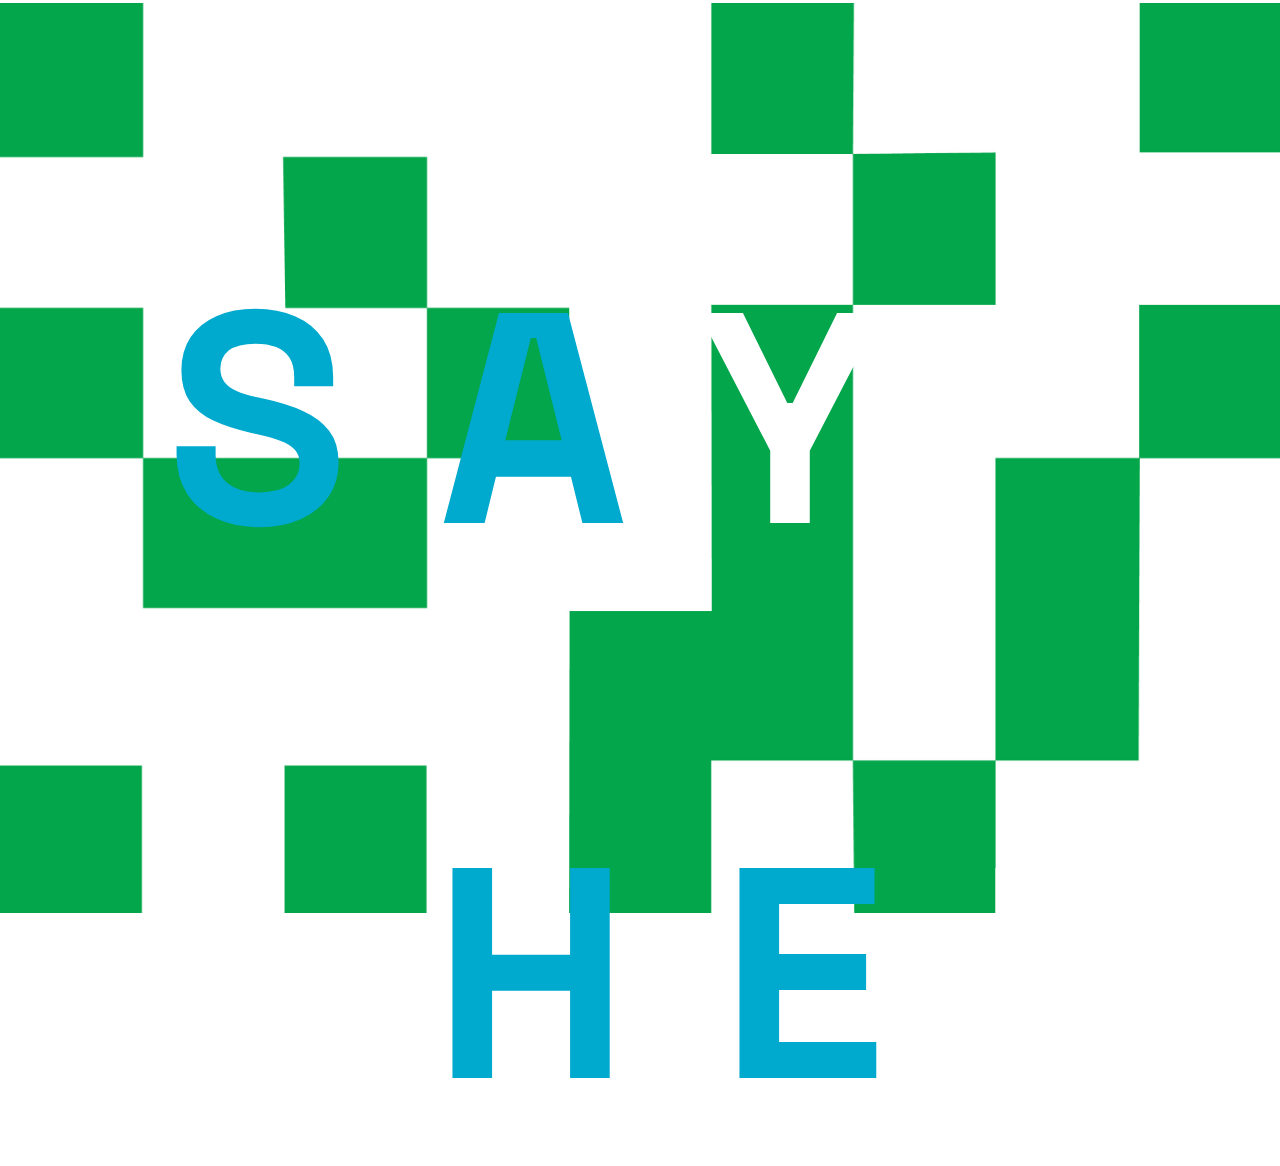
==== index.html @ 77dd7183 "Website Set" ====
<!DOCTYPE html>

<html>
    <head
        <meta charset="utf-8">
        <meta http-equiv="X-UA-Compatible" content="IE=edge">
        <title>Say Hello! - Menu</title>
        <link rel="preconnect" href="https://fonts.googleapis.com">
        <link rel="preconnect" href="https://fonts.gstatic.com" crossorigin>
        <link href="https://fonts.googleapis.com/css2?family=Space+Grotesk:wght@300..700&display=swap" rel="stylesheet">
        <meta name="description" content="">
        <meta name="viewport" content="width=device-width, initial-scale=1">
        <link rel="stylesheet" href="menu.css">

    </head>
    <body>
        <div class="cover-say">
        <span class="cover-word">SA<span class="white">Y</span></span>
    
        <div class="cover-hello">
        <span class="cover-word">HE<span class="white">LL</span>O</span>
        <button class="btn-play" onclick="location.href='instructions.html'"></button>
        </div>
  </div>
    </body>
</html>
---- menu.css ----
body {
  width: 0vw;
  height: 100vh;
  background: url('/images/Interactive-Web_Background09.jpg') center / 100% auto no-repeat;
  display: fill;
  align-items: center;
  justify-content: center;
}

.cover-word {
  font-family: 'Space Grotesk', sans-serif;
  font-weight: 900;
  font-size: clamp(300px, 10vw, 130px);
  color: #00a9ce;
  letter-spacing: 0.30em;
  line-height: 1;
}

.white {
  color: #ffffff;
}

.cover-say {
  position: absolute;
  left: 13%;
  top: 30%;
}

.cover-hello {
  position: absolute;
  left: 33%;
  top: 185%;
}

.btn-play {
  position: absolute;
  left: 75.8%;
  top: -184.9%;
  width: clamp(533px, 10vw, 120px);
  height: clamp(285px, 10vw, 120px);
  background: #d0d0d0;
  border: none;
  cursor: pointer;
  display: flex;
  align-items: center;
  justify-content: center;
  transition: background 0.15s, transform 0.12s;
}

.btn-play:hover  { background: #b8b8b8; transform: scale(1.05); }
.btn-play:active { transform: scale(0.97); }

.btn-play::after {
  content: '';
  display: block;
  width: 0; height: 0;
  border-top:    clamp(90px, 2.4vw, 28px) solid transparent;
  border-bottom: clamp(90px, 2.4vw, 28px) solid transparent;
  border-left:   clamp(120px, 3.6vw, 42px) solid #00a9ce;
  margin-left: 6px;
}
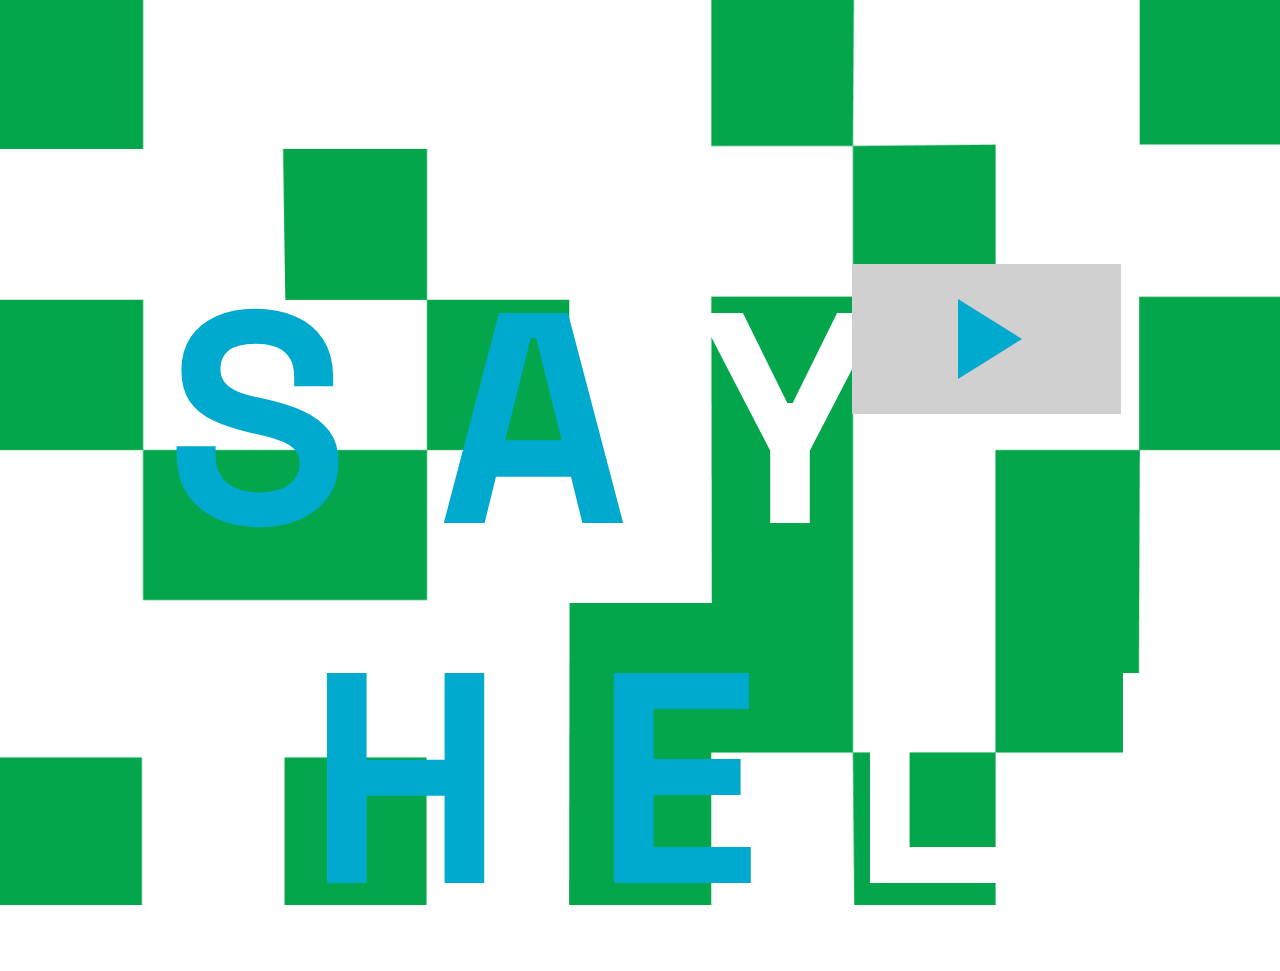
==== commit 7cf634e8: "Update II 04.26.26" ====
--- a/index.html
+++ b/index.html
@@ -1,26 +1,18 @@
 <!DOCTYPE html>
-
 <html>
-    <head
-        <meta charset="utf-8">
-        <meta http-equiv="X-UA-Compatible" content="IE=edge">
-        <title>Say Hello! - Menu</title>
-        <link rel="preconnect" href="https://fonts.googleapis.com">
-        <link rel="preconnect" href="https://fonts.gstatic.com" crossorigin>
-        <link href="https://fonts.googleapis.com/css2?family=Space+Grotesk:wght@300..700&display=swap" rel="stylesheet">
-        <meta name="description" content="">
-        <meta name="viewport" content="width=device-width, initial-scale=1">
-        <link rel="stylesheet" href="menu.css">
-
-    </head>
-    <body>
-        <div class="cover-say">
-        <span class="cover-word">SA<span class="white">Y</span></span>
-    
-        <div class="cover-hello">
-        <span class="cover-word">HE<span class="white">LL</span>O</span>
-        <button class="btn-play" onclick="location.href='instructions.html'"></button>
-        </div>
-  </div>
-    </body>
-</html>+<head>
+    <meta charset="utf-8">
+    <meta http-equiv="X-UA-Compatible" content="IE=edge">
+    <title>Say Hello!</title>
+    <link rel="preconnect" href="https://fonts.googleapis.com">
+    <link rel="preconnect" href="https://fonts.gstatic.com" crossorigin>
+    <link href="https://fonts.googleapis.com/css2?family=Space+Grotesk:wght@300..700&display=swap" rel="stylesheet">
+    <meta name="viewport" content="width=device-width, initial-scale=1">
+    <link rel="stylesheet" href="menu.css">
+</head>
+<body>
+    <span class="cover-word cover-say">SA<span class="white">Y</span></span>
+    <span class="cover-word cover-hello">HE<span class="white">LL</span>O</span>
+    <button class="btn-play" onclick="location.href='instructions.html'"></button>
+</body>
+</html>
--- a/menu.css
+++ b/menu.css
@@ -1,44 +1,57 @@
-body {
-  width: 0vw;
-  height: 100vh;
-  background: url('/images/Interactive-Web_Background09.jpg') center / 100% auto no-repeat;
-  display: fill;
-  align-items: center;
-  justify-content: center;
+/* COLOR */
+:root {
+  --green: #1d9e3e;
+  --teal:  #00a9ce;
+  --grey:  #d0d0d0;
+  --white: #ffffff;
 }
 
-.cover-word {
-  font-family: 'Space Grotesk', sans-serif;
-  font-weight: 900;
-  font-size: clamp(300px, 10vw, 130px);
-  color: #00a9ce;
-  letter-spacing: 0.30em;
-  line-height: 1;
+*, *::before, *::after { box-sizing: border-box; margin: 0; padding: 0; }
+
+body {
+  width: 100vw;
+  height: 100vh;
+  background: url('images/Interactive-Web_Background09.jpg') center / 100% auto no-repeat;
+  position: relative;
+  overflow: hidden;
 }
 
-.white {
-  color: #ffffff;
-}
-
+/* SAY */
 .cover-say {
   position: absolute;
   left: 13%;
   top: 30%;
 }
 
+/* HELLO */
 .cover-hello {
   position: absolute;
-  left: 33%;
-  top: 185%;
+  left: 24%;
+  top: 70%;
 }
 
+/* SHARED FONT STYLE */
+.cover-word {
+  font-family: 'Space Grotesk', sans-serif;
+  font-weight: 900;
+  font-size: clamp(300px, 10vw, 130px);
+  color: var(--teal);
+  letter-spacing: 0.30em;
+  line-height: 1;
+}
+
+.white {
+  color: var(--white);
+}
+
+/* PLAY BUTTON */
 .btn-play {
   position: absolute;
-  left: 75.8%;
-  top: -184.9%;
-  width: clamp(533px, 10vw, 120px);
-  height: clamp(285px, 10vw, 120px);
-  background: #d0d0d0;
+  left: 66.6%;
+  top: 29.3%;
+  width:  clamp(269px, 10vw, 130px);
+  height: clamp(150px, 10vw, 130px);
+  background: var(--grey);
   border: none;
   cursor: pointer;
   display: flex;
@@ -54,8 +67,8 @@
   content: '';
   display: block;
   width: 0; height: 0;
-  border-top:    clamp(90px, 2.4vw, 28px) solid transparent;
-  border-bottom: clamp(90px, 2.4vw, 28px) solid transparent;
-  border-left:   clamp(120px, 3.6vw, 42px) solid #00a9ce;
+  border-top:    clamp(40px, 2.4vw, 30px) solid transparent;
+  border-bottom: clamp(40px, 2.4vw, 30px) solid transparent;
+  border-left:   clamp(64px, 3.6vw, 44px) solid var(--teal);
   margin-left: 6px;
 }
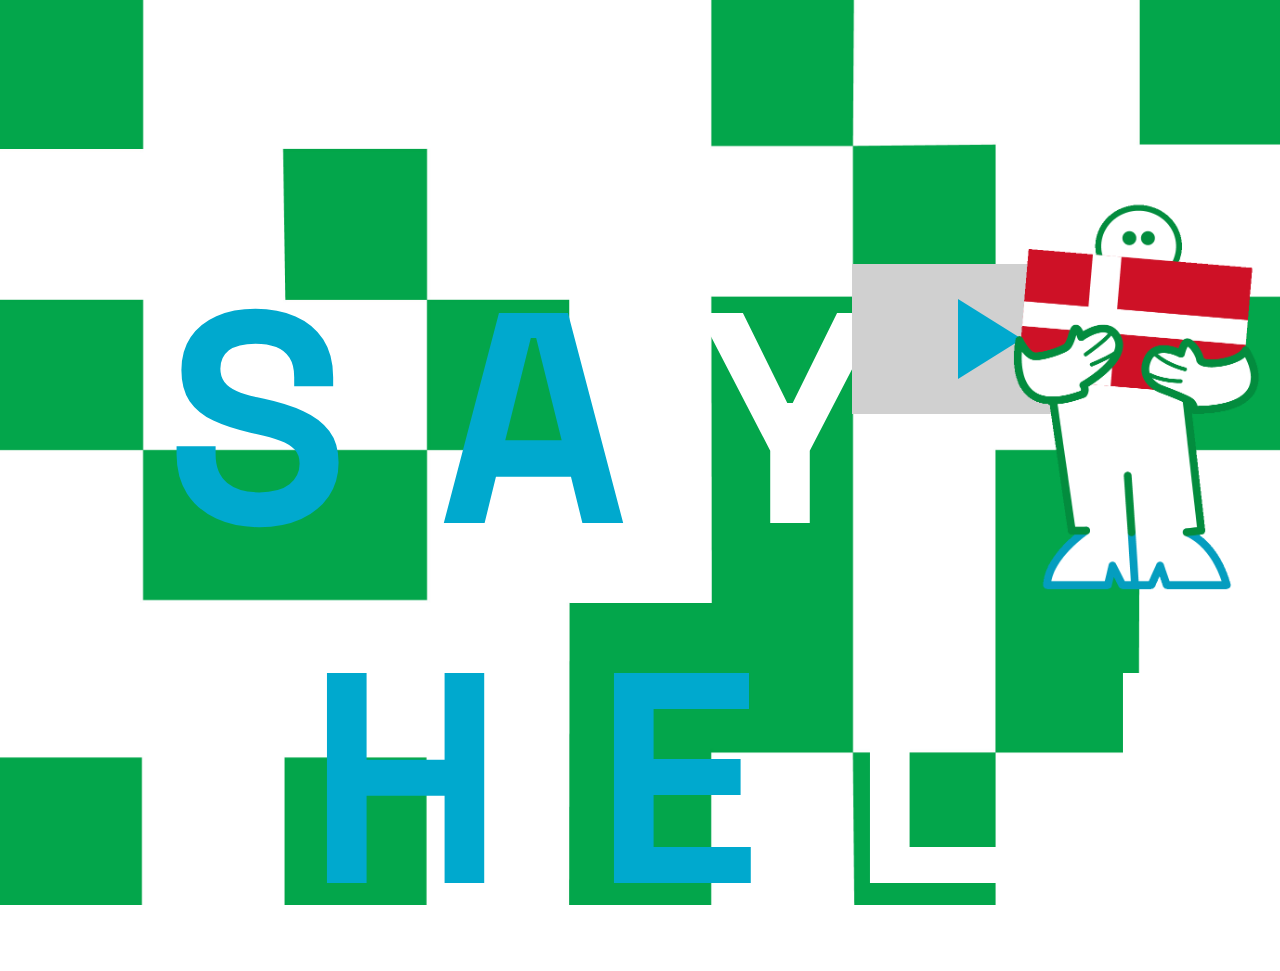
==== commit a8e432f7: "Update IV 04.30.26" ====
--- a/index.html
+++ b/index.html
@@ -13,6 +13,9 @@
 <body>
     <span class="cover-word cover-say">SA<span class="white">Y</span></span>
     <span class="cover-word cover-hello">HE<span class="white">LL</span>O</span>
+    <a href="instructions.html" class="flag-gif">
+        <img src="images/flag_mascot.gif" alt="Flag mascot animation" />
+    </a>
     <button class="btn-play" onclick="location.href='instructions.html'"></button>
 </body>
 </html>
--- a/menu.css
+++ b/menu.css
@@ -72,3 +72,19 @@
   border-left:   clamp(64px, 3.6vw, 44px) solid var(--teal);
   margin-left: 6px;
 }
+
+/* FLAG GIF */
+.flag-gif {
+  position: absolute;
+  top: 22%;
+  left: 77%;
+  z-index: 10;
+}
+
+.flag-gif img {
+  display: block;
+  width: clamp(300px, 12vw, 180px);
+  height: auto;
+  pointer-events: auto;
+  cursor: pointer;
+}
